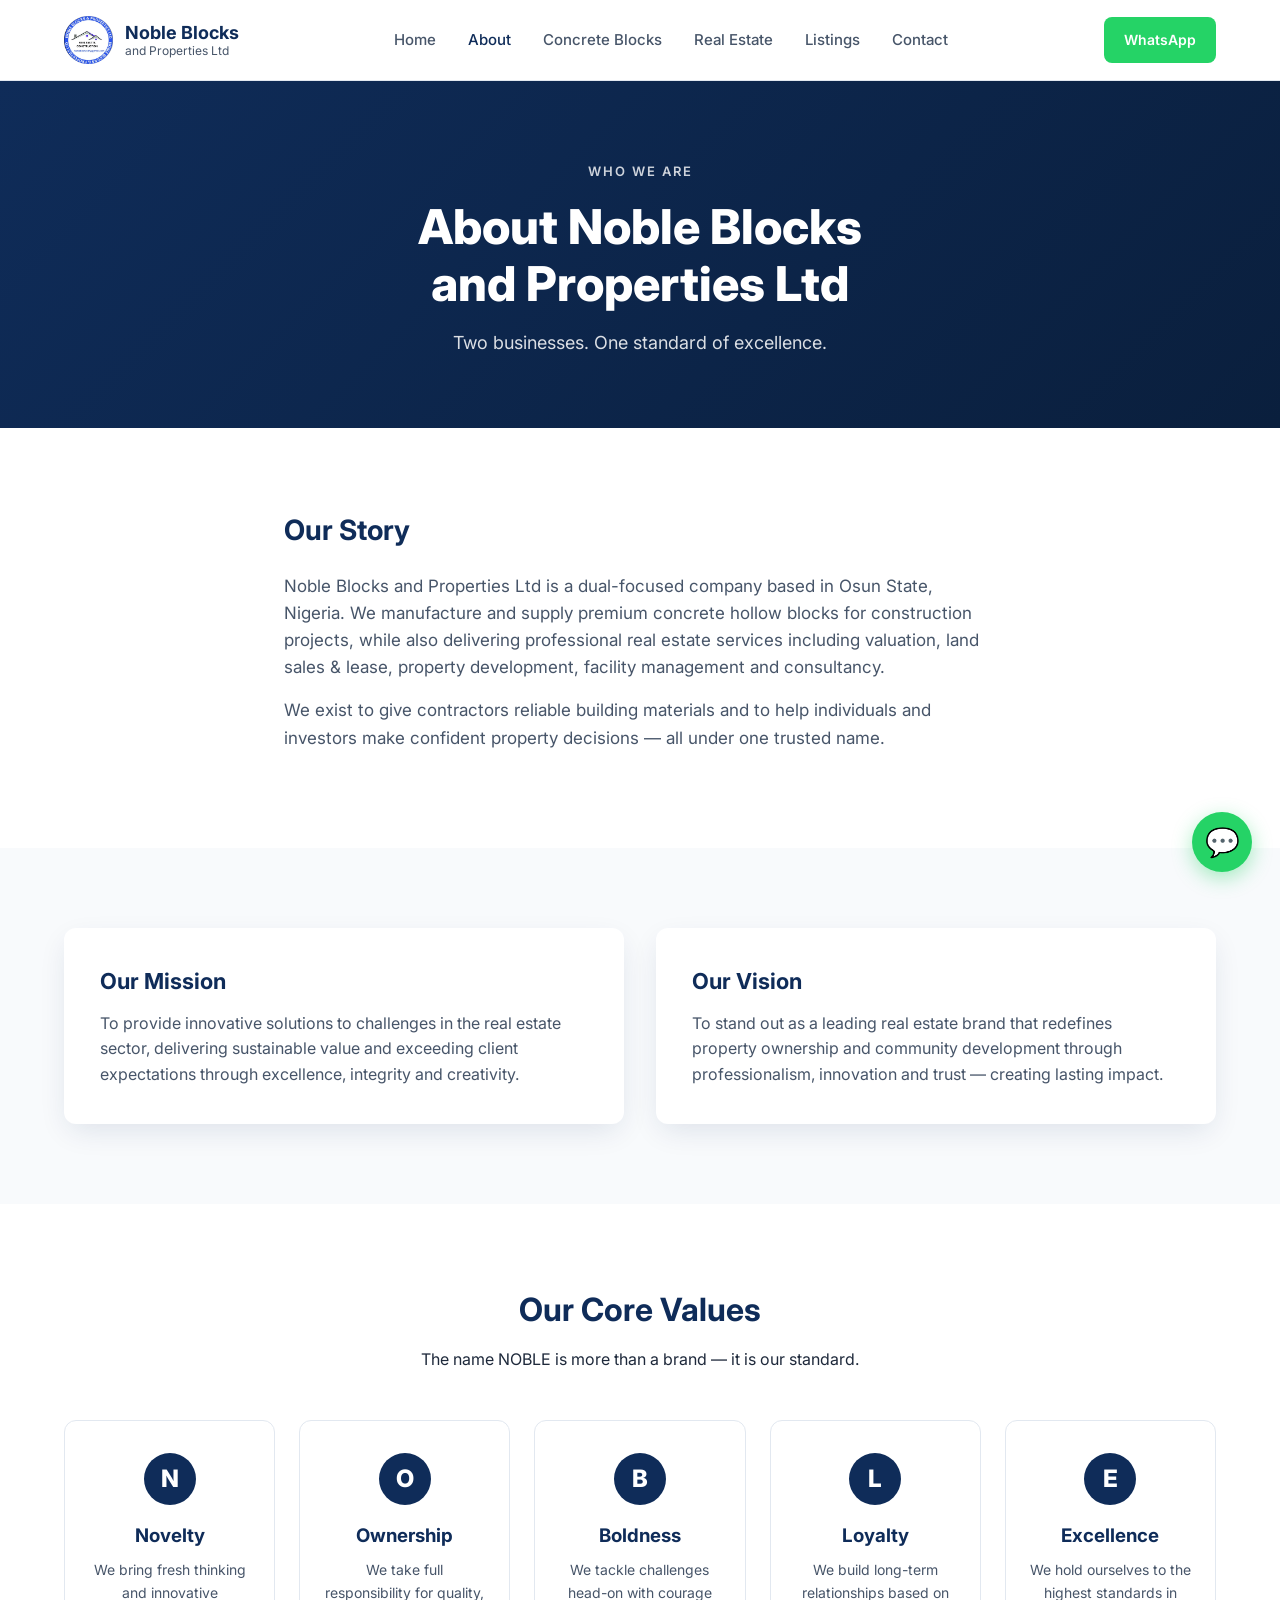
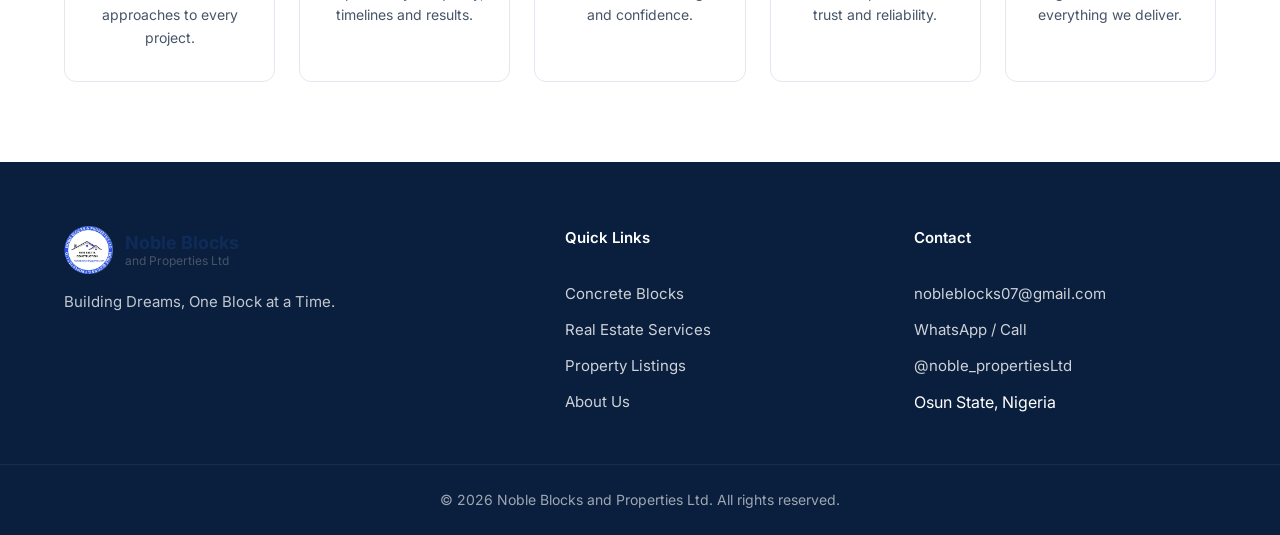
==== pages/about.html @ 0065f1d6 "Add professional homepage, About page and Concrete Blocks page" ====
<!DOCTYPE html>
<html lang="en">
<head>
  <meta charset="UTF-8" />
  <meta name="viewport" content="width=device-width, initial-scale=1.0" />
  <title>About Us | Noble Blocks and Properties Ltd</title>
  <link rel="stylesheet" href="../css/style.css" />
  <link href="https://fonts.googleapis.com/css2?family=Inter:wght@400;500;600;700;800&display=swap" rel="stylesheet" />
</head>
<body>

  <!-- HEADER (same as homepage) -->
  <header class="header">
    <div class="container header-inner">
      <a href="../index.html" class="logo">
        <img src="../noble-blocks.png" alt="Noble Blocks and Properties Ltd" />
        <div class="logo-text">
          <span class="logo-name">Noble Blocks</span>
          <span class="logo-sub">and Properties Ltd</span>
        </div>
      </a>
      <nav class="nav">
        <a href="../index.html">Home</a>
        <a href="about.html" class="active">About</a>
        <a href="blocks.html">Concrete Blocks</a>
        <a href="services.html">Real Estate</a>
        <a href="listings.html">Listings</a>
        <a href="contact.html">Contact</a>
      </nav>
      <div class="header-cta">
        <a href="https://wa.me/2348085689980" class="btn btn-whatsapp" target="_blank">WhatsApp</a>
      </div>
    </div>
  </header>

  <!-- PAGE HERO -->
  <section class="page-hero">
    <div class="container">
      <p class="eyebrow">Who We Are</p>
      <h1>About Noble Blocks<br>and Properties Ltd</h1>
      <p class="page-hero-desc">Two businesses. One standard of excellence.</p>
    </div>
  </section>

  <!-- STORY -->
  <section class="section">
    <div class="container narrow">
      <h2>Our Story</h2>
      <p>Noble Blocks and Properties Ltd is a dual-focused company based in Osun State, Nigeria. We manufacture and supply premium concrete hollow blocks for construction projects, while also delivering professional real estate services including valuation, land sales & lease, property development, facility management and consultancy.</p>
      <p>We exist to give contractors reliable building materials and to help individuals and investors make confident property decisions — all under one trusted name.</p>
    </div>
  </section>

  <!-- MISSION & VISION -->
  <section class="section bg-light">
    <div class="container">
      <div class="two-col">
        <div class="info-card">
          <h3>Our Mission</h3>
          <p>To provide innovative solutions to challenges in the real estate sector, delivering sustainable value and exceeding client expectations through excellence, integrity and creativity.</p>
        </div>
        <div class="info-card">
          <h3>Our Vision</h3>
          <p>To stand out as a leading real estate brand that redefines property ownership and community development through professionalism, innovation and trust — creating lasting impact.</p>
        </div>
      </div>
    </div>
  </section>

  <!-- NOBLE VALUES -->
  <section class="section">
    <div class="container">
      <div class="section-header">
        <h2>Our Core Values</h2>
        <p>The name NOBLE is more than a brand — it is our standard.</p>
      </div>

      <div class="values-grid">
        <div class="value-card">
          <span class="value-letter">N</span>
          <h3>Novelty</h3>
          <p>We bring fresh thinking and innovative approaches to every project.</p>
        </div>
        <div class="value-card">
          <span class="value-letter">O</span>
          <h3>Ownership</h3>
          <p>We take full responsibility for quality, timelines and results.</p>
        </div>
        <div class="value-card">
          <span class="value-letter">B</span>
          <h3>Boldness</h3>
          <p>We tackle challenges head-on with courage and confidence.</p>
        </div>
        <div class="value-card">
          <span class="value-letter">L</span>
          <h3>Loyalty</h3>
          <p>We build long-term relationships based on trust and reliability.</p>
        </div>
        <div class="value-card">
          <span class="value-letter">E</span>
          <h3>Excellence</h3>
          <p>We hold ourselves to the highest standards in everything we deliver.</p>
        </div>
      </div>
    </div>
  </section>

  <!-- FOOTER -->
  <footer class="footer">
    <div class="container footer-grid">
      <div class="footer-brand">
        <div class="logo">
          <img src="../noble-blocks.png" alt="Noble Blocks" />
          <div class="logo-text">
            <span class="logo-name">Noble Blocks</span>
            <span class="logo-sub">and Properties Ltd</span>
          </div>
        </div>
        <p>Building Dreams, One Block at a Time.</p>
      </div>
      <div class="footer-links">
        <h4>Quick Links</h4>
        <a href="blocks.html">Concrete Blocks</a>
        <a href="services.html">Real Estate Services</a>
        <a href="listings.html">Property Listings</a>
        <a href="about.html">About Us</a>
      </div>
      <div class="footer-contact">
        <h4>Contact</h4>
        <a href="mailto:nobleblocks07@gmail.com">nobleblocks07@gmail.com</a>
        <a href="https://wa.me/2348085689980" target="_blank">WhatsApp / Call</a>
        <a href="https://instagram.com/noble_propertiesLtd" target="_blank">@noble_propertiesLtd</a>
        <p>Osun State, Nigeria</p>
      </div>
    </div>
    <div class="footer-bottom">
      <div class="container">
        <p>© 2026 Noble Blocks and Properties Ltd. All rights reserved.</p>
      </div>
    </div>
  </footer>

  <a href="https://wa.me/2348085689980" class="sticky-whatsapp" target="_blank">💬</a>

</body>
</html>
---- css/style.css ----
/* ========== BASE ========== */
:root {
  --navy: #0f2c59;
  --navy-dark: #0a1f3d;
  --amber: #d97706;
  --amber-light: #f59e0b;
  --gray-50: #f8fafc;
  --gray-100: #f1f5f9;
  --gray-200: #e2e8f0;
  --gray-600: #475569;
  --gray-800: #1e293b;
  --white: #ffffff;
  --radius: 12px;
  --shadow: 0 10px 30px -5px rgba(15, 44, 89, 0.12);
}

* {
  margin: 0;
  padding: 0;
  box-sizing: border-box;
}

body {
  font-family: 'Inter', system-ui, sans-serif;
  color: var(--gray-800);
  line-height: 1.6;
  background: var(--white);
}

.container {
  width: 100%;
  max-width: 1200px;
  margin: 0 auto;
  padding: 0 24px;
}

img {
  max-width: 100%;
  display: block;
}

a {
  text-decoration: none;
  color: inherit;
}

/* ========== BUTTONS ========== */
.btn {
  display: inline-flex;
  align-items: center;
  justify-content: center;
  padding: 14px 28px;
  border-radius: 8px;
  font-weight: 600;
  font-size: 15px;
  transition: all 0.2s ease;
  border: 2px solid transparent;
}

.btn-primary {
  background: var(--navy);
  color: white;
}

.btn-primary:hover {
  background: var(--navy-dark);
  transform: translateY(-1px);
}

.btn-outline {
  border-color: var(--navy);
  color: var(--navy);
  background: transparent;
}

.btn-outline:hover {
  background: var(--navy);
  color: white;
}

.btn-whatsapp {
  background: #25D366;
  color: white;
  padding: 10px 18px;
  font-size: 14px;
}

.btn-whatsapp:hover {
  background: #20ba5a;
}

/* ========== HEADER ========== */
.header {
  position: sticky;
  top: 0;
  background: rgba(255, 255, 255, 0.95);
  backdrop-filter: blur(12px);
  border-bottom: 1px solid var(--gray-200);
  z-index: 100;
}

.header-inner {
  display: flex;
  align-items: center;
  justify-content: space-between;
  height: 80px;
}

.logo {
  display: flex;
  align-items: center;
  gap: 12px;
}

.logo img {
  height: 48px;
  width: auto;
}

.logo-text {
  display: flex;
  flex-direction: column;
  line-height: 1.2;
}

.logo-name {
  font-weight: 700;
  font-size: 18px;
  color: var(--navy);
}

.logo-sub {
  font-size: 12px;
  color: var(--gray-600);
}

.nav {
  display: flex;
  gap: 32px;
}

.nav a {
  font-weight: 500;
  font-size: 15px;
  color: var(--gray-600);
  transition: color 0.2s;
}

.nav a:hover,
.nav a.active {
  color: var(--navy);
}

.mobile-menu-btn {
  display: none;
  background: none;
  border: none;
  cursor: pointer;
}

/* ========== HERO ========== */
.hero {
  background: linear-gradient(135deg, var(--navy) 0%, var(--navy-dark) 100%);
  color: white;
  padding: 100px 0 120px;
  position: relative;
  overflow: hidden;
}

.hero-content {
  position: relative;
  z-index: 2;
}

.eyebrow {
  text-transform: uppercase;
  letter-spacing: 2px;
  font-size: 13px;
  font-weight: 600;
  opacity: 0.8;
  margin-bottom: 16px;
}

.hero h1 {
  font-size: clamp(2.5rem, 5vw, 3.75rem);
  font-weight: 800;
  line-height: 1.15;
  margin-bottom: 24px;
  max-width: 700px;
}

.hero-desc {
  font-size: 18px;
  opacity: 0.9;
  max-width: 540px;
  margin-bottom: 40px;
}

.hero-buttons {
  display: flex;
  gap: 16px;
  flex-wrap: wrap;
}

.hero .btn-primary {
  background: var(--amber);
  border-color: var(--amber);
}

.hero .btn-primary:hover {
  background: var(--amber-light);
}

.hero .btn-outline {
  border-color: rgba(255,255,255,0.4);
  color: white;
}

.hero .btn-outline:hover {
  background: white;
  color: var(--navy);
}

/* ========== SPLIT SECTION ========== */
.split-section {
  padding: 80px 0;
  margin-top: -60px;
  position: relative;
  z-index: 10;
}

.split-grid {
  display: grid;
  grid-template-columns: 1fr 1fr;
  gap: 28px;
}

.split-card {
  background: white;
  padding: 40px 36px;
  border-radius: var(--radius);
  box-shadow: var(--shadow);
  transition: all 0.25s ease;
  border: 1px solid var(--gray-100);
}

.split-card:hover {
  transform: translateY(-6px);
  box-shadow: 0 20px 40px -10px rgba(15, 44, 89, 0.18);
}

.split-icon {
  font-size: 36px;
  margin-bottom: 20px;
}

.split-card h2 {
  font-size: 24px;
  font-weight: 700;
  color: var(--navy);
  margin-bottom: 12px;
}

.split-card p {
  color: var(--gray-600);
  margin-bottom: 24px;
  font-size: 16px;
}

.split-link {
  font-weight: 600;
  color: var(--amber);
  font-size: 15px;
}

.blocks-card {
  border-top: 4px solid var(--amber);
}

.estate-card {
  border-top: 4px solid var(--navy);
}

/* ========== TRUST STRIP ========== */
.trust-strip {
  background: var(--gray-50);
  padding: 48px 0;
  border-top: 1px solid var(--gray-200);
  border-bottom: 1px solid var(--gray-200);
}

.trust-grid {
  display: grid;
  grid-template-columns: repeat(4, 1fr);
  gap: 32px;
  text-align: center;
}

.trust-item strong {
  display: block;
  font-size: 17px;
  color: var(--navy);
  margin-bottom: 4px;
}

.trust-item span {
  font-size: 14px;
  color: var(--gray-600);
}

/* ========== FOOTER ========== */
.footer {
  background: var(--navy-dark);
  color: white;
  padding-top: 64px;
}

.footer-grid {
  display: grid;
  grid-template-columns: 1.5fr 1fr 1fr;
  gap: 48px;
  padding-bottom: 48px;
}

.footer-brand p {
  margin-top: 16px;
  opacity: 0.75;
  font-size: 15px;
}

.footer h4 {
  font-size: 15px;
  margin-bottom: 20px;
  font-weight: 600;
}

.footer-links,
.footer-contact {
  display: flex;
  flex-direction: column;
  gap: 12px;
}

.footer-links a,
.footer-contact a {
  opacity: 0.8;
  font-size: 15px;
  transition: opacity 0.2s;
}

.footer-links a:hover,
.footer-contact a:hover {
  opacity: 1;
}

.footer-bottom {
  border-top: 1px solid rgba(255,255,255,0.1);
  padding: 24px 0;
  text-align: center;
  font-size: 14px;
  opacity: 0.6;
}

/* ========== STICKY WHATSAPP ========== */
.sticky-whatsapp {
  position: fixed;
  bottom: 28px;
  right: 28px;
  width: 60px;
  height: 60px;
  background: #25D366;
  color: white;
  border-radius: 50%;
  display: flex;
  align-items: center;
  justify-content: center;
  font-size: 28px;
  box-shadow: 0 6px 20px rgba(37, 211, 102, 0.4);
  z-index: 99;
  transition: transform 0.2s;
}

.sticky-whatsapp:hover {
  transform: scale(1.08);
}

/* ========== RESPONSIVE ========== */
@media (max-width: 900px) {
  .nav, .header-cta {
    display: none;
  }

  .mobile-menu-btn {
    display: block;
  }

  .split-grid {
    grid-template-columns: 1fr;
  }

  .trust-grid {
    grid-template-columns: 1fr 1fr;
  }

  .footer-grid {
    grid-template-columns: 1fr;
    gap: 36px;
  }

  .hero {
    padding: 80px 0 100px;
  }
}


/* ========== INNER PAGES ========== */
.page-hero {
  background: linear-gradient(135deg, var(--navy) 0%, var(--navy-dark) 100%);
  color: white;
  padding: 80px 0 70px;
  text-align: center;
}

.page-hero h1 {
  font-size: clamp(2rem, 4vw, 3rem);
  font-weight: 800;
  margin: 12px 0 16px;
  line-height: 1.2;
}

.page-hero-desc {
  opacity: 0.85;
  font-size: 18px;
}

.section {
  padding: 80px 0;
}

.section.bg-light {
  background: var(--gray-50);
}

.section-header {
  text-align: center;
  max-width: 600px;
  margin: 0 auto 48px;
}

.section-header h2 {
  font-size: 32px;
  color: var(--navy);
  margin-bottom: 12px;
}

.narrow {
  max-width: 760px;
}

.narrow h2 {
  font-size: 28px;
  color: var(--navy);
  margin-bottom: 20px;
}

.narrow p {
  margin-bottom: 16px;
  color: var(--gray-600);
  font-size: 17px;
}

.two-col {
  display: grid;
  grid-template-columns: 1fr 1fr;
  gap: 32px;
}

.info-card {
  background: white;
  padding: 36px;
  border-radius: var(--radius);
  box-shadow: var(--shadow);
}

.info-card h3 {
  color: var(--navy);
  margin-bottom: 12px;
  font-size: 22px;
}

.info-card p {
  color: var(--gray-600);
}

.values-grid {
  display: grid;
  grid-template-columns: repeat(auto-fit, minmax(200px, 1fr));
  gap: 24px;
}

.value-card {
  text-align: center;
  padding: 32px 24px;
  background: white;
  border-radius: var(--radius);
  border: 1px solid var(--gray-200);
  transition: all 0.2s;
}

.value-card:hover {
  border-color: var(--amber);
  transform: translateY(-4px);
}

.value-letter {
  display: inline-flex;
  width: 52px;
  height: 52px;
  background: var(--navy);
  color: white;
  font-size: 24px;
  font-weight: 800;
  border-radius: 50%;
  align-items: center;
  justify-content: center;
  margin-bottom: 16px;
}

.value-card h3 {
  color: var(--navy);
  margin-bottom: 8px;
}

.value-card p {
  font-size: 14px;
  color: var(--gray-600);
}

@media (max-width: 768px) {
  .two-col {
    grid-template-columns: 1fr;
  }
}



/* ========== BLOCKS PAGE EXTRA ========== */
.features-grid {
  display: grid;
  grid-template-columns: repeat(auto-fit, minmax(240px, 1fr));
  gap: 28px;
}

.feature-card {
  background: white;
  padding: 32px 28px;
  border-radius: var(--radius);
  border: 1px solid var(--gray-200);
  transition: all 0.2s ease;
}

.feature-card:hover {
  border-color: var(--amber);
  transform: translateY(-4px);
  box-shadow: var(--shadow);
}

.feature-icon {
  font-size: 32px;
  margin-bottom: 16px;
}

.feature-card h3 {
  color: var(--navy);
  font-size: 19px;
  margin-bottom: 10px;
}

.feature-card p {
  color: var(--gray-600);
  font-size: 15px;
}

.steps-grid {
  display: grid;
  grid-template-columns: repeat(3, 1fr);
  gap: 28px;
  margin-bottom: 56px;
}

.step-card {
  text-align: center;
  padding: 32px 24px;
}

.step-number {
  display: inline-flex;
  width: 48px;
  height: 48px;
  background: var(--navy);
  color: white;
  font-weight: 700;
  font-size: 20px;
  border-radius: 50%;
  align-items: center;
  justify-content: center;
  margin-bottom: 18px;
}

.step-card h3 {
  color: var(--navy);
  margin-bottom: 10px;
  font-size: 18px;
}

.step-card p {
  color: var(--gray-600);
  font-size: 15px;
}

.cta-box {
  background: var(--navy);
  color: white;
  text-align: center;
  padding: 48px 40px;
  border-radius: var(--radius);
}

.cta-box h3 {
  font-size: 26px;
  margin-bottom: 12px;
}

.cta-box p {
  opacity: 0.9;
  margin-bottom: 28px;
  font-size: 17px;
}

.cta-box .btn-primary {
  background: var(--amber);
  border-color: var(--amber);
}

.cta-box .btn-primary:hover {
  background: var(--amber-light);
}

@media (max-width: 768px) {
  .steps-grid {
    grid-template-columns: 1fr;
  }
}
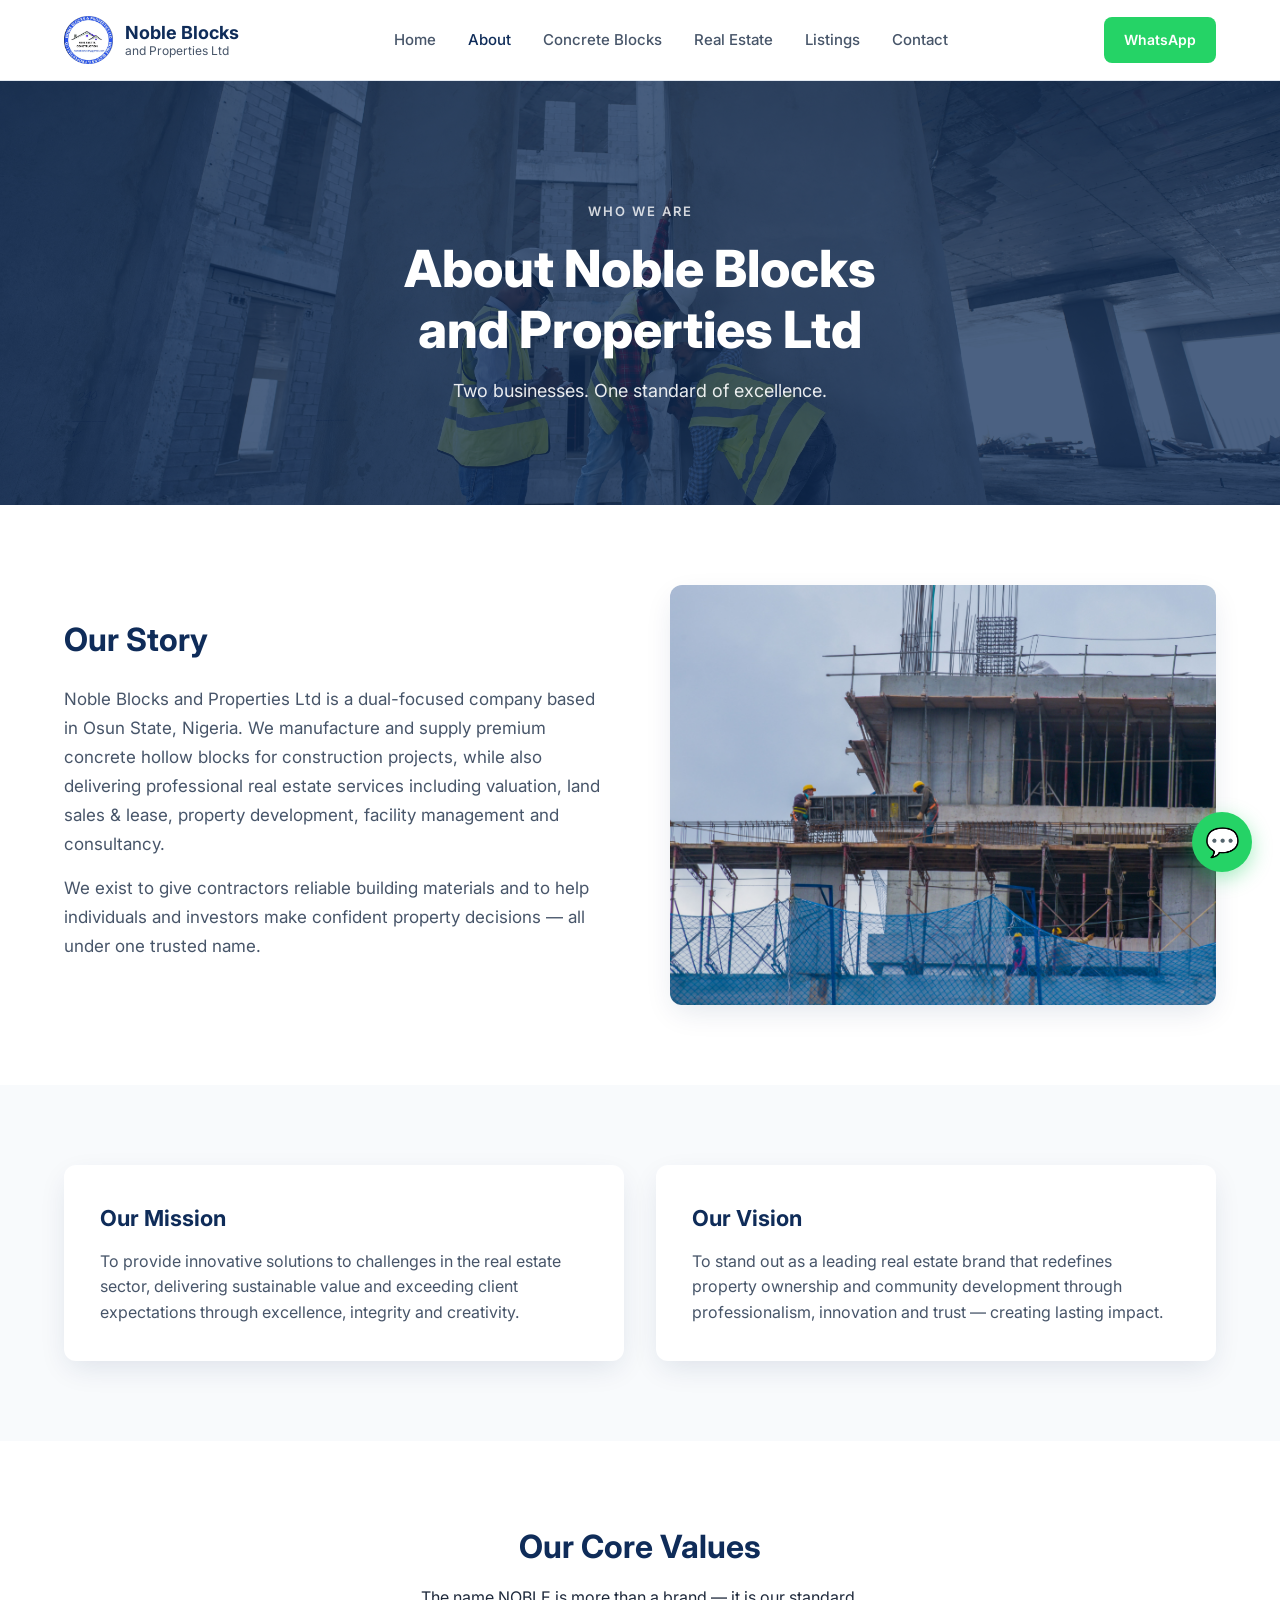
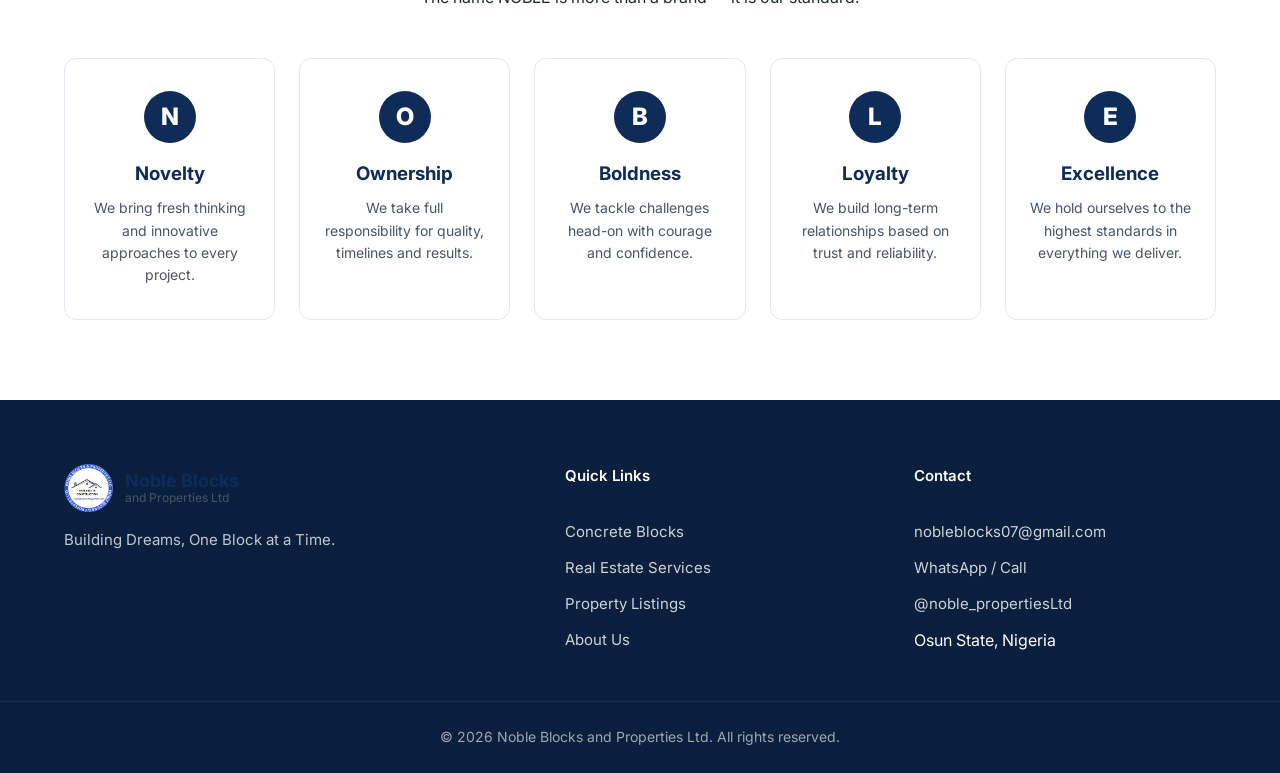
==== commit af0565ae: "Completed Home and About page" ====
--- a/pages/about.html
+++ b/pages/about.html
@@ -9,7 +9,7 @@
 </head>
 <body>
 
-  <!-- HEADER (same as homepage) -->
+  <!-- HEADER -->
   <header class="header">
     <div class="container header-inner">
       <a href="../index.html" class="logo">
@@ -33,8 +33,9 @@
     </div>
   </header>
 
-  <!-- PAGE HERO -->
-  <section class="page-hero">
+  <!-- PAGE HERO WITH IMAGE -->
+  <section class="page-hero-image" style="background-image: url('../images/workers-1.jpg');">
+    <div class="page-hero-overlay"></div>
     <div class="container">
       <p class="eyebrow">Who We Are</p>
       <h1>About Noble Blocks<br>and Properties Ltd</h1>
@@ -42,12 +43,27 @@
     </div>
   </section>
 
-  <!-- STORY -->
+  <!-- OUR STORY (Text + Image) -->
   <section class="section">
-    <div class="container narrow">
-      <h2>Our Story</h2>
-      <p>Noble Blocks and Properties Ltd is a dual-focused company based in Osun State, Nigeria. We manufacture and supply premium concrete hollow blocks for construction projects, while also delivering professional real estate services including valuation, land sales & lease, property development, facility management and consultancy.</p>
-      <p>We exist to give contractors reliable building materials and to help individuals and investors make confident property decisions — all under one trusted name.</p>
+    <div class="container">
+      <div class="story-grid">
+        <div class="story-text">
+          <h2>Our Story</h2>
+          <p>
+            Noble Blocks and Properties Ltd is a dual-focused company based in Osun State, Nigeria. 
+            We manufacture and supply premium concrete hollow blocks for construction projects, 
+            while also delivering professional real estate services including valuation, land sales & lease, 
+            property development, facility management and consultancy.
+          </p>
+          <p>
+            We exist to give contractors reliable building materials and to help individuals and investors 
+            make confident property decisions — all under one trusted name.
+          </p>
+        </div>
+        <div class="story-image">
+          <img src="../images/workers-5.jpg" alt="Construction team at work" />
+        </div>
+      </div>
     </div>
   </section>
 
--- a/css/style.css
+++ b/css/style.css
@@ -221,6 +221,42 @@
   color: var(--navy);
 }
 
+/* ========== ANIMATIONS ========== */
+@keyframes fadeUp {
+  from {
+    opacity: 0;
+    transform: translateY(30px);
+  }
+  to {
+    opacity: 1;
+    transform: translateY(0);
+  }
+}
+
+.animate-fade-up {
+  opacity: 0;
+  animation: fadeUp 0.8s ease forwards;
+}
+
+.delay-1 { animation-delay: 0.15s; }
+.delay-2 { animation-delay: 0.3s; }
+.delay-3 { animation-delay: 0.45s; }
+
+/* Smooth hover animations for cards */
+.split-card,
+.feature-card,
+.value-card,
+.service-item,
+.enquiry-card {
+  transition: all 0.3s cubic-bezier(0.4, 0, 0.2, 1);
+}
+
+.split-card:hover,
+.feature-card:hover,
+.value-card:hover {
+  transform: translateY(-8px);
+}
+
 /* ========== SPLIT SECTION ========== */
 .split-section {
   padding: 80px 0;
@@ -650,4 +686,459 @@
   .steps-grid {
     grid-template-columns: 1fr;
   }
+}
+
+
+
+/* ========== SERVICES PAGE ========== */
+.services-list {
+  display: flex;
+  flex-direction: column;
+  gap: 24px;
+  max-width: 860px;
+  margin: 0 auto;
+}
+
+.service-item {
+  display: flex;
+  gap: 28px;
+  background: white;
+  padding: 32px;
+  border-radius: var(--radius);
+  border: 1px solid var(--gray-200);
+  transition: all 0.2s ease;
+}
+
+.service-item:hover {
+  border-color: var(--navy);
+  box-shadow: var(--shadow);
+}
+
+.service-number {
+  font-size: 28px;
+  font-weight: 800;
+  color: var(--amber);
+  line-height: 1;
+  min-width: 50px;
+}
+
+.service-content h3 {
+  color: var(--navy);
+  font-size: 20px;
+  margin-bottom: 8px;
+}
+
+.service-content p {
+  color: var(--gray-600);
+  font-size: 15px;
+  margin: 0;
+}
+
+@media (max-width: 600px) {
+  .service-item {
+    flex-direction: column;
+    gap: 12px;
+  }
+}
+
+
+
+/* ========== CONTACT PAGE ========== */
+.contact-grid {
+  display: grid;
+  grid-template-columns: 1fr 1fr;
+  gap: 60px;
+  align-items: start;
+}
+
+.contact-info h2 {
+  font-size: 28px;
+  color: var(--navy);
+  margin-bottom: 12px;
+}
+
+.contact-intro {
+  color: var(--gray-600);
+  margin-bottom: 36px;
+  font-size: 16px;
+}
+
+.contact-methods {
+  display: flex;
+  flex-direction: column;
+  gap: 16px;
+}
+
+.contact-method {
+  display: flex;
+  align-items: center;
+  gap: 18px;
+  padding: 18px 20px;
+  background: var(--gray-50);
+  border-radius: 10px;
+  transition: all 0.2s ease;
+  border: 1px solid transparent;
+}
+
+.contact-method:hover {
+  background: white;
+  border-color: var(--gray-200);
+  box-shadow: var(--shadow);
+}
+
+.method-icon {
+  font-size: 24px;
+  width: 48px;
+  height: 48px;
+  background: white;
+  border-radius: 10px;
+  display: flex;
+  align-items: center;
+  justify-content: center;
+  box-shadow: 0 2px 8px rgba(0,0,0,0.06);
+}
+
+.contact-method strong {
+  display: block;
+  color: var(--navy);
+  font-size: 15px;
+  margin-bottom: 2px;
+}
+
+.contact-method span {
+  color: var(--gray-600);
+  font-size: 14px;
+}
+
+.enquiry-cards {
+  display: flex;
+  flex-direction: column;
+  gap: 24px;
+}
+
+.enquiry-card {
+  background: white;
+  border: 1px solid var(--gray-200);
+  border-radius: var(--radius);
+  padding: 36px 32px;
+  text-align: center;
+}
+
+.enquiry-card h3 {
+  color: var(--navy);
+  font-size: 20px;
+  margin-bottom: 10px;
+}
+
+.enquiry-card p {
+  color: var(--gray-600);
+  margin-bottom: 24px;
+  font-size: 15px;
+}
+
+@media (max-width: 900px) {
+  .contact-grid {
+    grid-template-columns: 1fr;
+    gap: 48px;
+  }
+}
+
+/* ========== NEWSLETTER ========== */
+.newsletter {
+  max-width: 640px;
+  margin: 0 auto;
+  text-align: center;
+}
+
+.newsletter h2 {
+  font-size: 28px;
+  color: var(--navy);
+  margin-bottom: 10px;
+}
+
+.newsletter p {
+  color: var(--gray-600);
+  margin-bottom: 28px;
+  font-size: 16px;
+}
+
+.newsletter-form {
+  display: flex;
+  max-width: 480px;
+  margin: 0 auto;
+  background: white;
+  border: 1px solid var(--gray-200);
+  border-radius: 10px;
+  overflow: hidden;
+  box-shadow: 0 4px 12px rgba(15, 44, 89, 0.06);
+}
+
+.newsletter-form input {
+  flex: 1;
+  border: none;
+  padding: 0 18px;
+  height: 52px;
+  font-size: 15px;
+  font-family: inherit;
+  outline: none;
+  background: transparent;
+}
+
+.newsletter-form .btn {
+  height: 52px;
+  padding: 0 26px;
+  border-radius: 0;
+  border: none;
+  background: var(--navy);
+  color: white;
+  font-weight: 600;
+  cursor: pointer;
+  transition: background 0.2s;
+}
+
+.newsletter-form .btn:hover {
+  background: var(--navy-dark);
+}
+
+@media (max-width: 500px) {
+  .newsletter-form {
+    flex-direction: column;
+    border-radius: 10px;
+  }
+
+  .newsletter-form .btn {
+    border-radius: 0 0 10px 10px;
+  }
+}
+
+
+
+
+/* ========== LISTINGS PAGE ========== */
+.coming-soon {
+  max-width: 640px;
+  margin: 0 auto;
+  text-align: center;
+  padding: 40px 20px;
+}
+
+.coming-soon-icon {
+  font-size: 64px;
+  margin-bottom: 24px;
+}
+
+.coming-soon h2 {
+  font-size: 32px;
+  color: var(--navy);
+  margin-bottom: 16px;
+}
+
+.coming-soon p {
+  color: var(--gray-600);
+  font-size: 17px;
+  line-height: 1.7;
+  margin-bottom: 36px;
+}
+
+.coming-soon-actions {
+  display: flex;
+  gap: 16px;
+  justify-content: center;
+  flex-wrap: wrap;
+}
+
+
+
+/* ========== HERO CAROUSEL ========== */
+.hero-carousel {
+  position: relative;
+  height: 90vh;
+  min-height: 600px;
+  overflow: hidden;
+  color: white;
+}
+
+.carousel-slides {
+  position: absolute;
+  inset: 0;
+}
+
+.carousel-slide {
+  position: absolute;
+  inset: 0;
+  background-size: cover;
+  background-position: center;
+  opacity: 0;
+  transition: opacity 1.2s ease-in-out;
+}
+
+.carousel-slide.active {
+  opacity: 1;
+}
+
+.carousel-overlay {
+  position: absolute;
+  inset: 0;
+  background: linear-gradient(
+    to right,
+    rgba(15, 44, 89, 0.85) 0%,
+    rgba(15, 44, 89, 0.6) 50%,
+    rgba(15, 44, 89, 0.4) 100%
+  );
+  z-index: 1;
+}
+
+.hero-carousel .hero-content {
+  position: relative;
+  z-index: 2;
+  height: 100%;
+  display: flex;
+  align-items: center;
+}
+
+.hero-carousel .hero-text {
+  max-width: 650px;
+}
+
+.hero-carousel .eyebrow {
+  text-transform: uppercase;
+  letter-spacing: 2px;
+  font-size: 13px;
+  font-weight: 600;
+  opacity: 0.85;
+  margin-bottom: 16px;
+}
+
+.hero-carousel h1 {
+  font-size: clamp(2.6rem, 5vw, 3.8rem);
+  font-weight: 800;
+  line-height: 1.15;
+  margin-bottom: 24px;
+}
+
+.hero-carousel .hero-desc {
+  font-size: 18px;
+  opacity: 0.9;
+  margin-bottom: 40px;
+  max-width: 520px;
+}
+
+.hero-carousel .btn-primary {
+  background: var(--amber);
+  border-color: var(--amber);
+}
+
+.hero-carousel .btn-primary:hover {
+  background: var(--amber-light);
+}
+
+.hero-carousel .btn-outline {
+  border-color: rgba(255, 255, 255, 0.5);
+  color: white;
+}
+
+.hero-carousel .btn-outline:hover {
+  background: white;
+  color: var(--navy);
+}
+
+/* Dots */
+.carousel-dots {
+  position: absolute;
+  bottom: 40px;
+  left: 50%;
+  transform: translateX(-50%);
+  display: flex;
+  gap: 10px;
+  z-index: 3;
+}
+
+.dot {
+  width: 10px;
+  height: 10px;
+  border-radius: 50%;
+  border: 2px solid white;
+  background: transparent;
+  cursor: pointer;
+  padding: 0;
+  transition: all 0.3s ease;
+}
+
+.dot.active {
+  background: white;
+  transform: scale(1.2);
+}
+
+
+/* ========== PAGE HERO WITH IMAGE ========== */
+.page-hero-image {
+  position: relative;
+  background-size: cover;
+  background-position: center;
+  color: white;
+  padding: 120px 0 100px;
+  text-align: center;
+}
+
+.page-hero-overlay {
+  position: absolute;
+  inset: 0;
+  background: rgba(15, 44, 89, 0.75);
+}
+
+.page-hero-image .container {
+  position: relative;
+  z-index: 2;
+}
+
+.page-hero-image h1 {
+  font-size: clamp(2.2rem, 4vw, 3.2rem);
+  font-weight: 800;
+  margin: 12px 0 16px;
+  line-height: 1.2;
+}
+
+.page-hero-image .page-hero-desc {
+  opacity: 0.9;
+  font-size: 18px;
+}
+
+/* ========== STORY GRID ========== */
+.story-grid {
+  display: grid;
+  grid-template-columns: 1fr 1fr;
+  gap: 60px;
+  align-items: center;
+}
+
+.story-text h2 {
+  font-size: 32px;
+  color: var(--navy);
+  margin-bottom: 20px;
+}
+
+.story-text p {
+  color: var(--gray-600);
+  font-size: 17px;
+  margin-bottom: 16px;
+  line-height: 1.7;
+}
+
+.story-image img {
+  width: 100%;
+  height: 420px;
+  object-fit: cover;
+  border-radius: var(--radius);
+  box-shadow: var(--shadow);
+}
+
+@media (max-width: 900px) {
+  .story-grid {
+    grid-template-columns: 1fr;
+    gap: 40px;
+  }
+
+  .story-image img {
+    height: 320px;
+  }
 }
